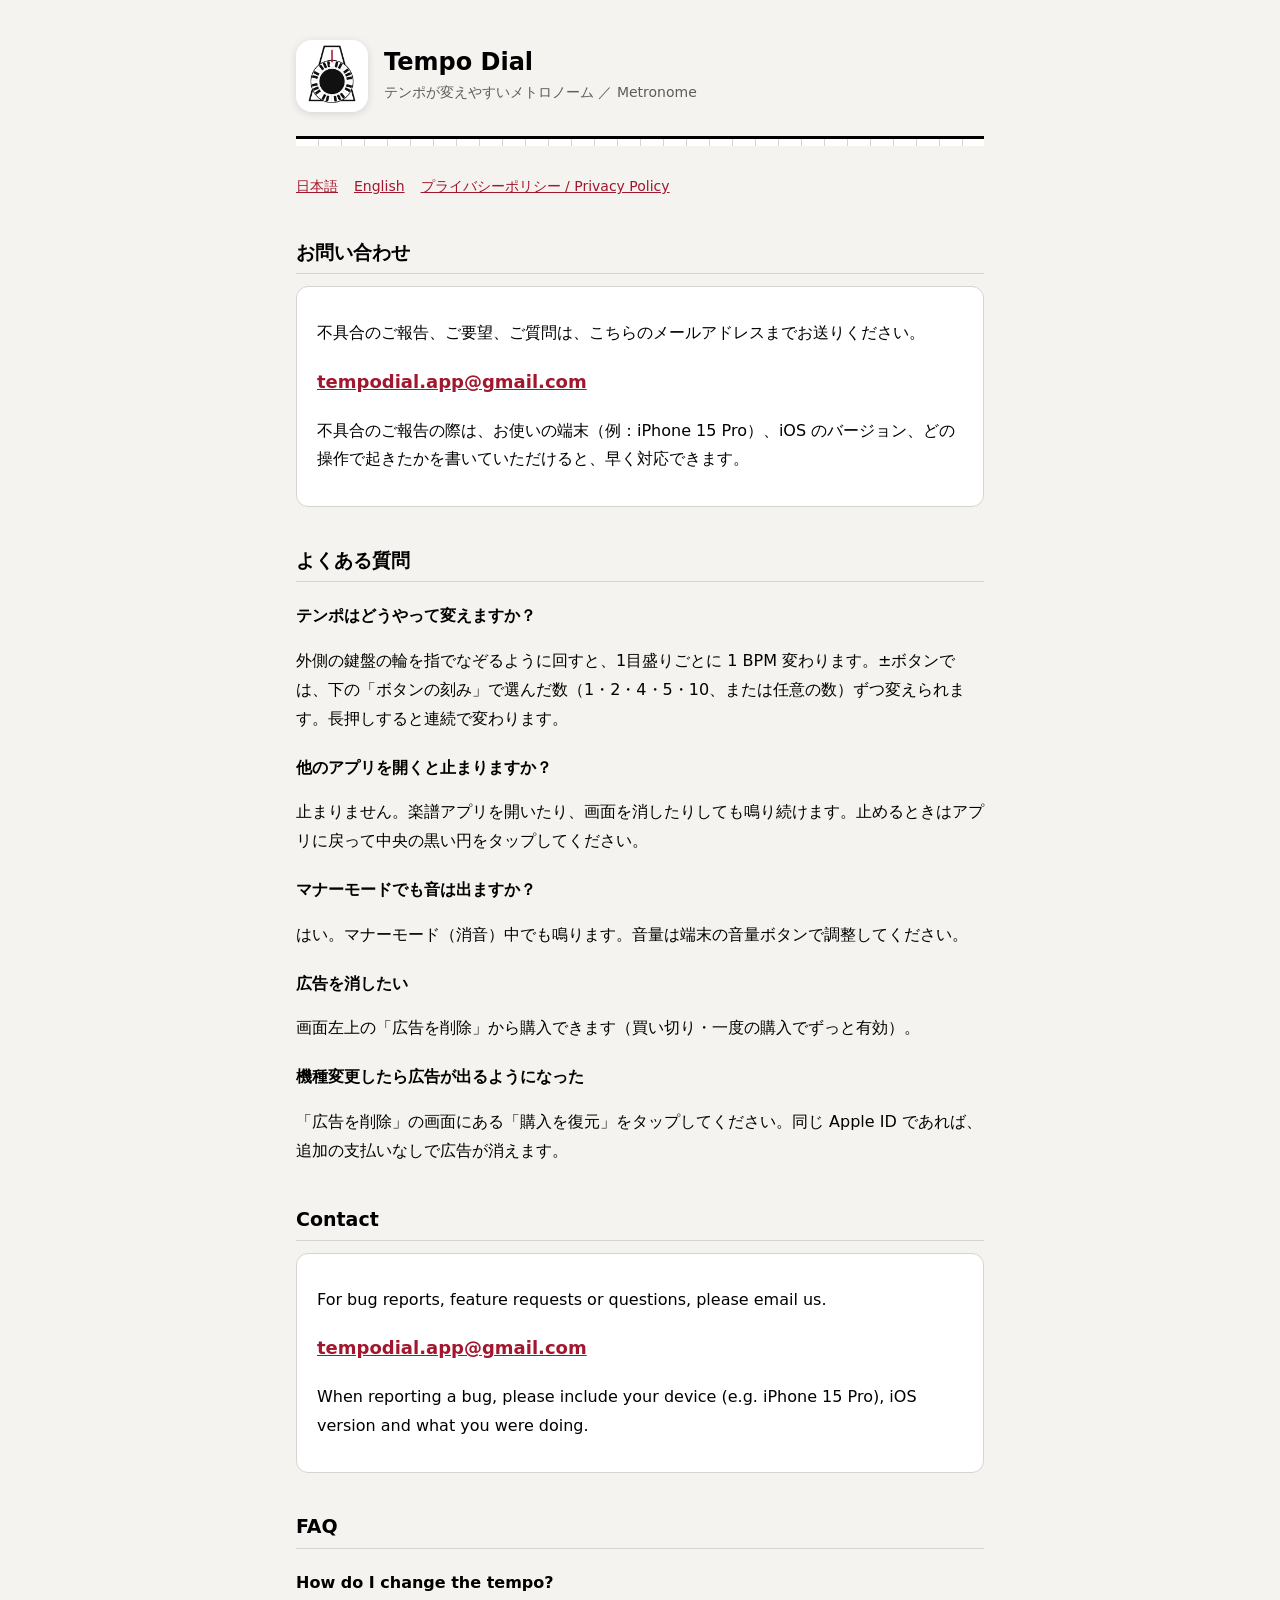
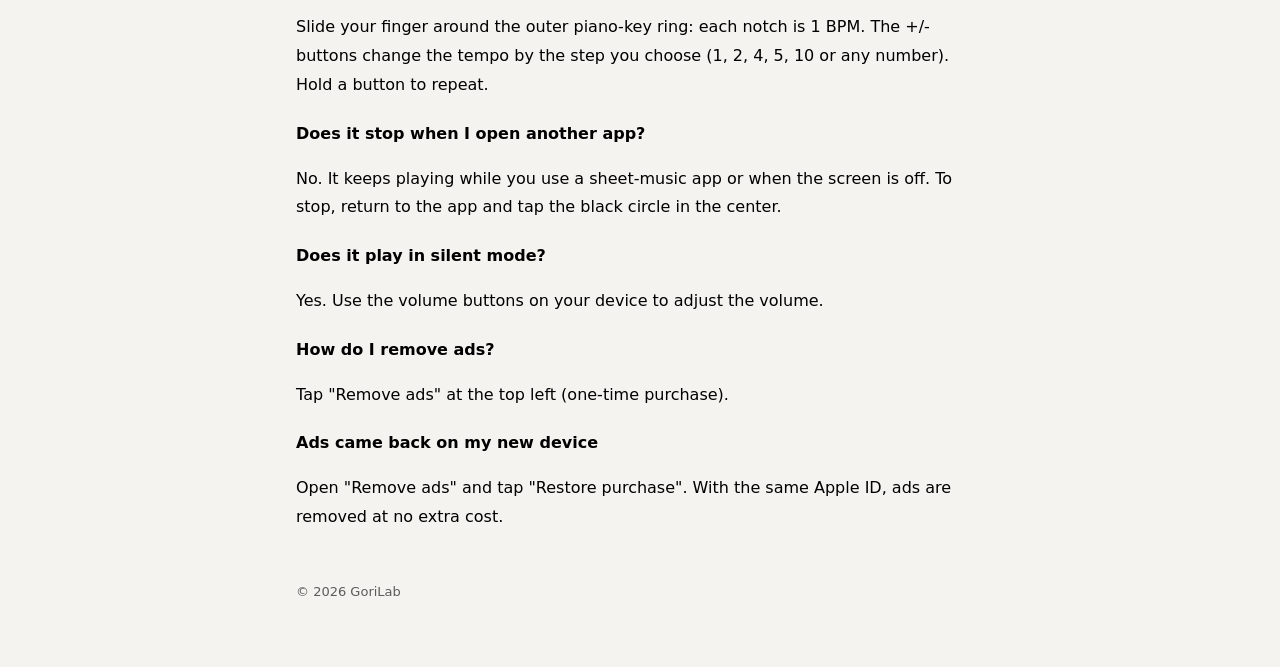
==== index.html @ 4ca47445 "Add files via upload" ====
<!doctype html>
<html lang="ja">
<head>
<meta charset="utf-8">
<meta name="viewport" content="width=device-width, initial-scale=1">
<title>Tempo Dial サポート</title>
<meta name="description" content="Tempo Dial（テンポが変えやすいメトロノーム）のサポートページ">
<link rel="stylesheet" href="style.css">
</head>
<body>
<div class="wrap">
  <header>
    <img src="icon.png" alt="Tempo Dial のアイコン">
    <div>
      <h1>Tempo Dial</h1>
      <p>テンポが変えやすいメトロノーム ／ Metronome</p>
    </div>
  </header>
  <div class="keys" aria-hidden="true"></div>
  <nav><a href="#ja">日本語</a><a href="#en">English</a><a href="privacy.html">プライバシーポリシー / Privacy Policy</a></nav>

  <section id="ja">
    <h2>お問い合わせ</h2>
    <div class="card">
      <p>不具合のご報告、ご要望、ご質問は、こちらのメールアドレスまでお送りください。</p>
      <p class="mail"><a href="mailto:tempodial.app@gmail.com">tempodial.app@gmail.com</a></p>
      <p>不具合のご報告の際は、お使いの端末（例：iPhone 15 Pro）、iOS のバージョン、どの操作で起きたかを書いていただけると、早く対応できます。</p>
    </div>

    <h2>よくある質問</h2>
    <h3>テンポはどうやって変えますか？</h3>
    <p>外側の鍵盤の輪を指でなぞるように回すと、1目盛りごとに 1 BPM 変わります。±ボタンでは、下の「ボタンの刻み」で選んだ数（1・2・4・5・10、または任意の数）ずつ変えられます。長押しすると連続で変わります。</p>
    <h3>他のアプリを開くと止まりますか？</h3>
    <p>止まりません。楽譜アプリを開いたり、画面を消したりしても鳴り続けます。止めるときはアプリに戻って中央の黒い円をタップしてください。</p>
    <h3>マナーモードでも音は出ますか？</h3>
    <p>はい。マナーモード（消音）中でも鳴ります。音量は端末の音量ボタンで調整してください。</p>
    <h3>広告を消したい</h3>
    <p>画面左上の「広告を削除」から購入できます（買い切り・一度の購入でずっと有効）。</p>
    <h3>機種変更したら広告が出るようになった</h3>
    <p>「広告を削除」の画面にある「購入を復元」をタップしてください。同じ Apple ID であれば、追加の支払いなしで広告が消えます。</p>
  </section>

  <section id="en">
    <h2>Contact</h2>
    <div class="card">
      <p>For bug reports, feature requests or questions, please email us.</p>
      <p class="mail"><a href="mailto:tempodial.app@gmail.com">tempodial.app@gmail.com</a></p>
      <p>When reporting a bug, please include your device (e.g. iPhone 15 Pro), iOS version and what you were doing.</p>
    </div>

    <h2>FAQ</h2>
    <h3>How do I change the tempo?</h3>
    <p>Slide your finger around the outer piano-key ring: each notch is 1 BPM. The +/- buttons change the tempo by the step you choose (1, 2, 4, 5, 10 or any number). Hold a button to repeat.</p>
    <h3>Does it stop when I open another app?</h3>
    <p>No. It keeps playing while you use a sheet-music app or when the screen is off. To stop, return to the app and tap the black circle in the center.</p>
    <h3>Does it play in silent mode?</h3>
    <p>Yes. Use the volume buttons on your device to adjust the volume.</p>
    <h3>How do I remove ads?</h3>
    <p>Tap "Remove ads" at the top left (one-time purchase).</p>
    <h3>Ads came back on my new device</h3>
    <p>Open "Remove ads" and tap "Restore purchase". With the same Apple ID, ads are removed at no extra cost.</p>
  </section>

  <footer>© 2026 GoriLab</footer>
</div>
</body>
</html>
---- style.css ----
:root { --bg:#F4F3EF; --key:#FFFFFF; --ink:#000000; --sub:#5C5C5C; --felt:#A3172E; --edge:#D6D4CE; }
* { box-sizing:border-box; }
body { margin:0; background:var(--bg); color:var(--ink); font-family:"Hiragino Sans","Yu Gothic UI","Meiryo",system-ui,sans-serif; line-height:1.8; }
.wrap { max-width:720px; margin:0 auto; padding:40px 16px 64px; }
header { display:flex; align-items:center; gap:16px; margin-bottom:24px; }
header img { width:72px; height:72px; border-radius:16px; box-shadow:0 2px 8px rgba(0,0,0,.12); }
header h1 { font-size:24px; margin:0; line-height:1.3; }
header p { margin:2px 0 0; color:var(--sub); font-size:14px; }
.keys { height:10px; margin:0 0 28px; background:repeating-linear-gradient(90deg,#fff 0 22px,var(--edge) 22px 23px); border-top:3px solid var(--ink); }
nav { font-size:14px; margin-bottom:24px; }
nav a { margin-right:16px; }
a { color:var(--felt); }
h2 { font-size:19px; margin:36px 0 8px; padding-bottom:4px; border-bottom:1px solid var(--edge); }
h3 { font-size:16px; margin:20px 0 4px; }
.card { background:var(--key); border:1px solid var(--edge); border-radius:12px; padding:16px 20px; margin:12px 0; }
.mail { font-size:18px; font-weight:700; }
footer { margin-top:48px; font-size:13px; color:var(--sub); }
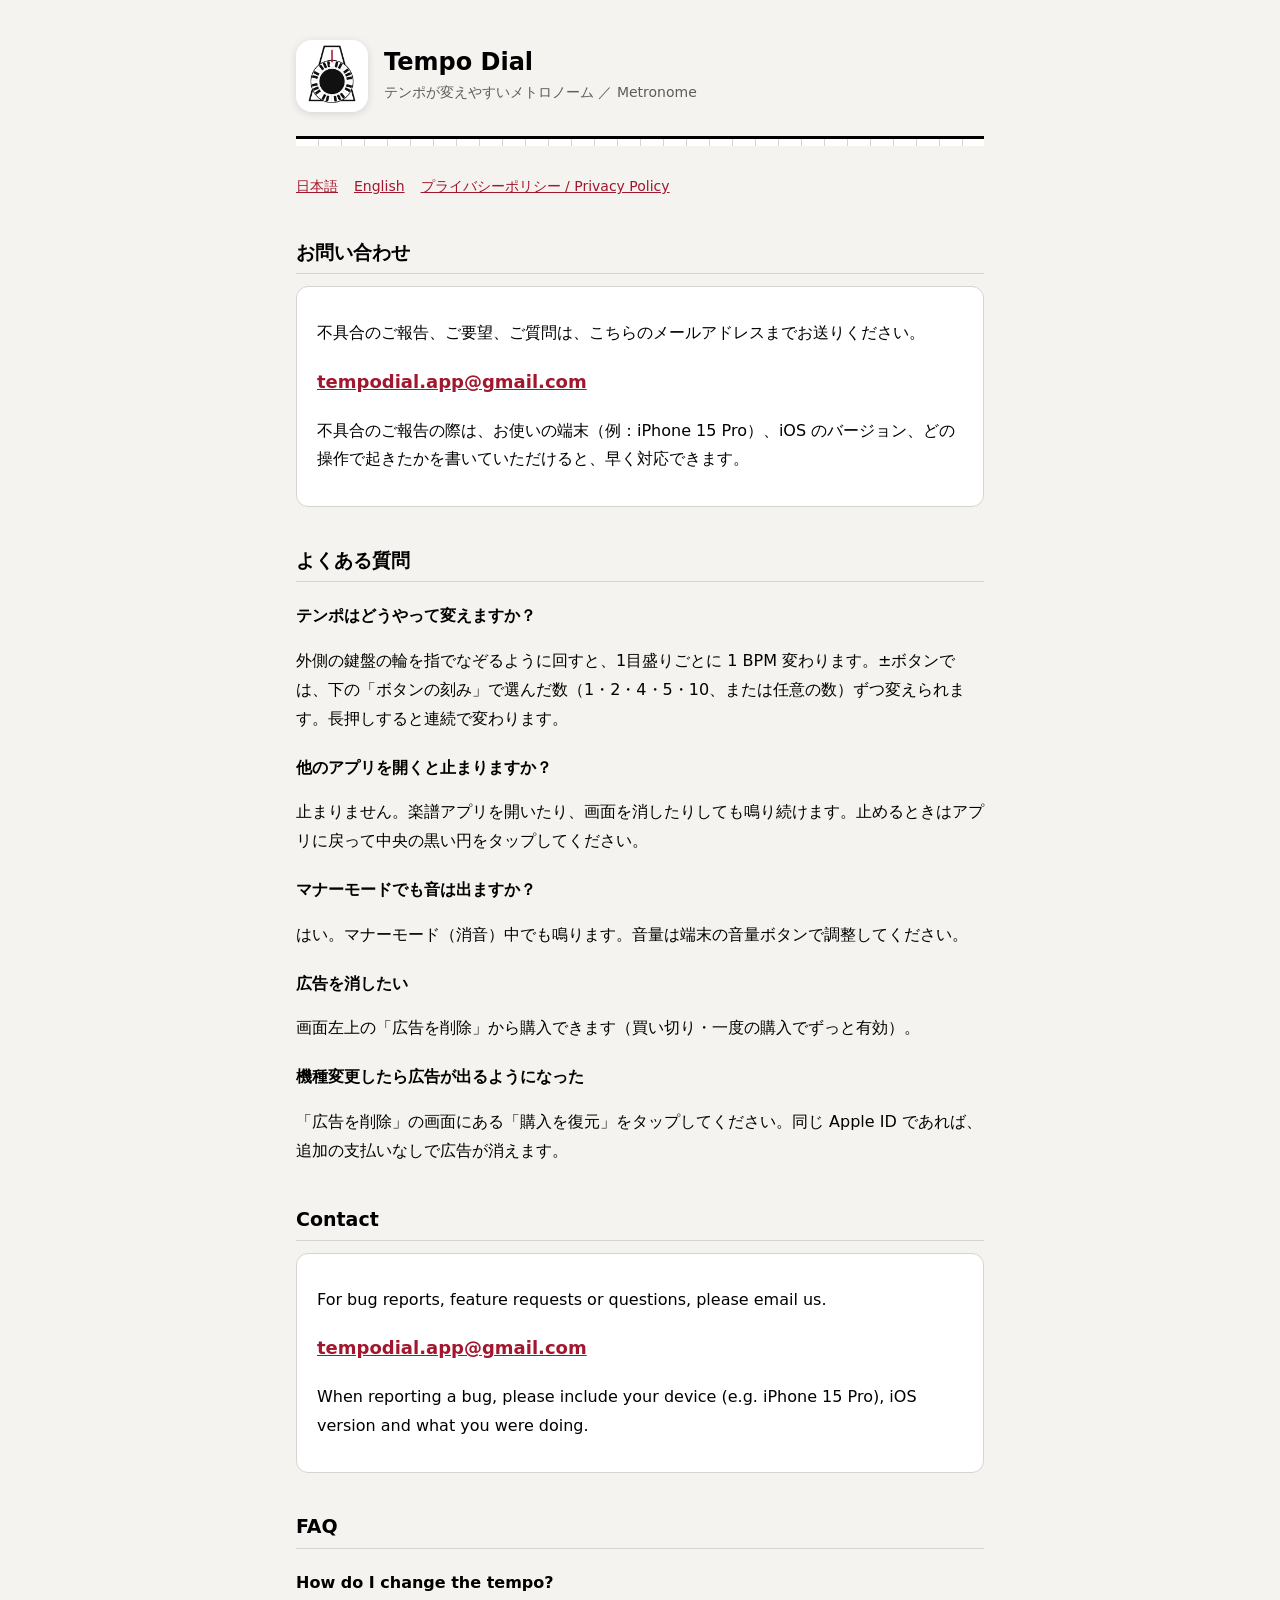
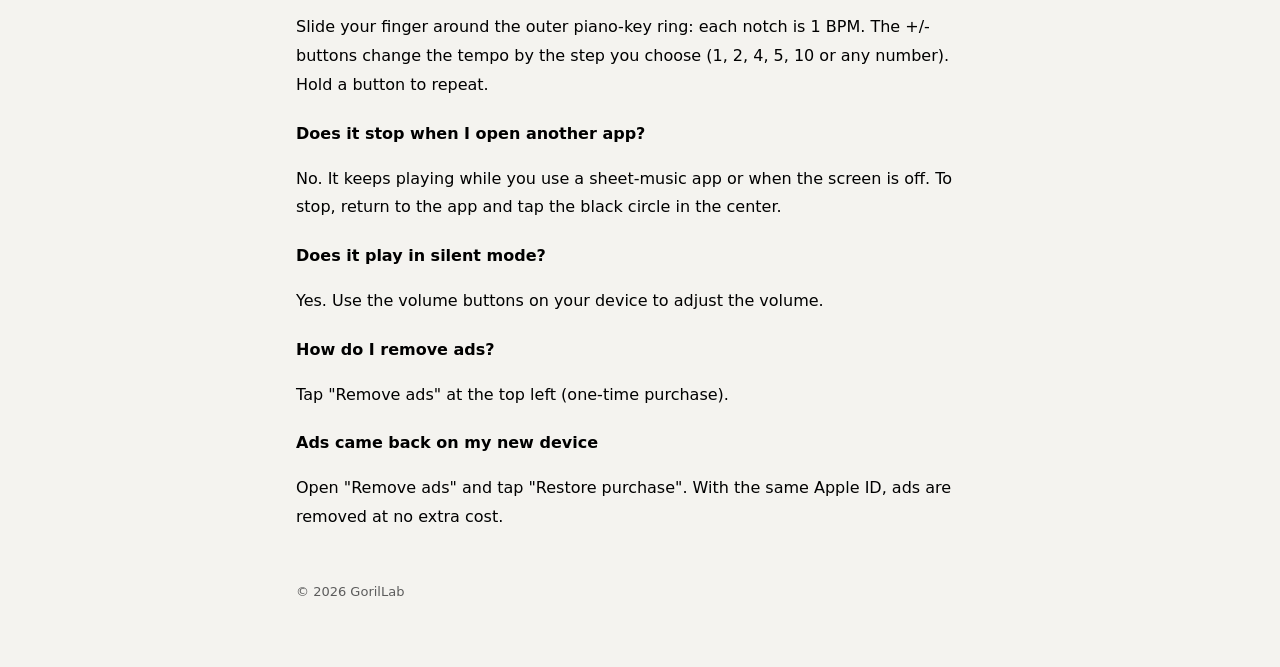
==== commit ad9a7346: "運営者名を GorilLab に変更" ====
--- a/index.html
+++ b/index.html
@@ -61,7 +61,7 @@
     <p>Open "Remove ads" and tap "Restore purchase". With the same Apple ID, ads are removed at no extra cost.</p>
   </section>
 
-  <footer>© 2026 GoriLab</footer>
+  <footer>© 2026 GorilLab</footer>
 </div>
 </body>
 </html>
